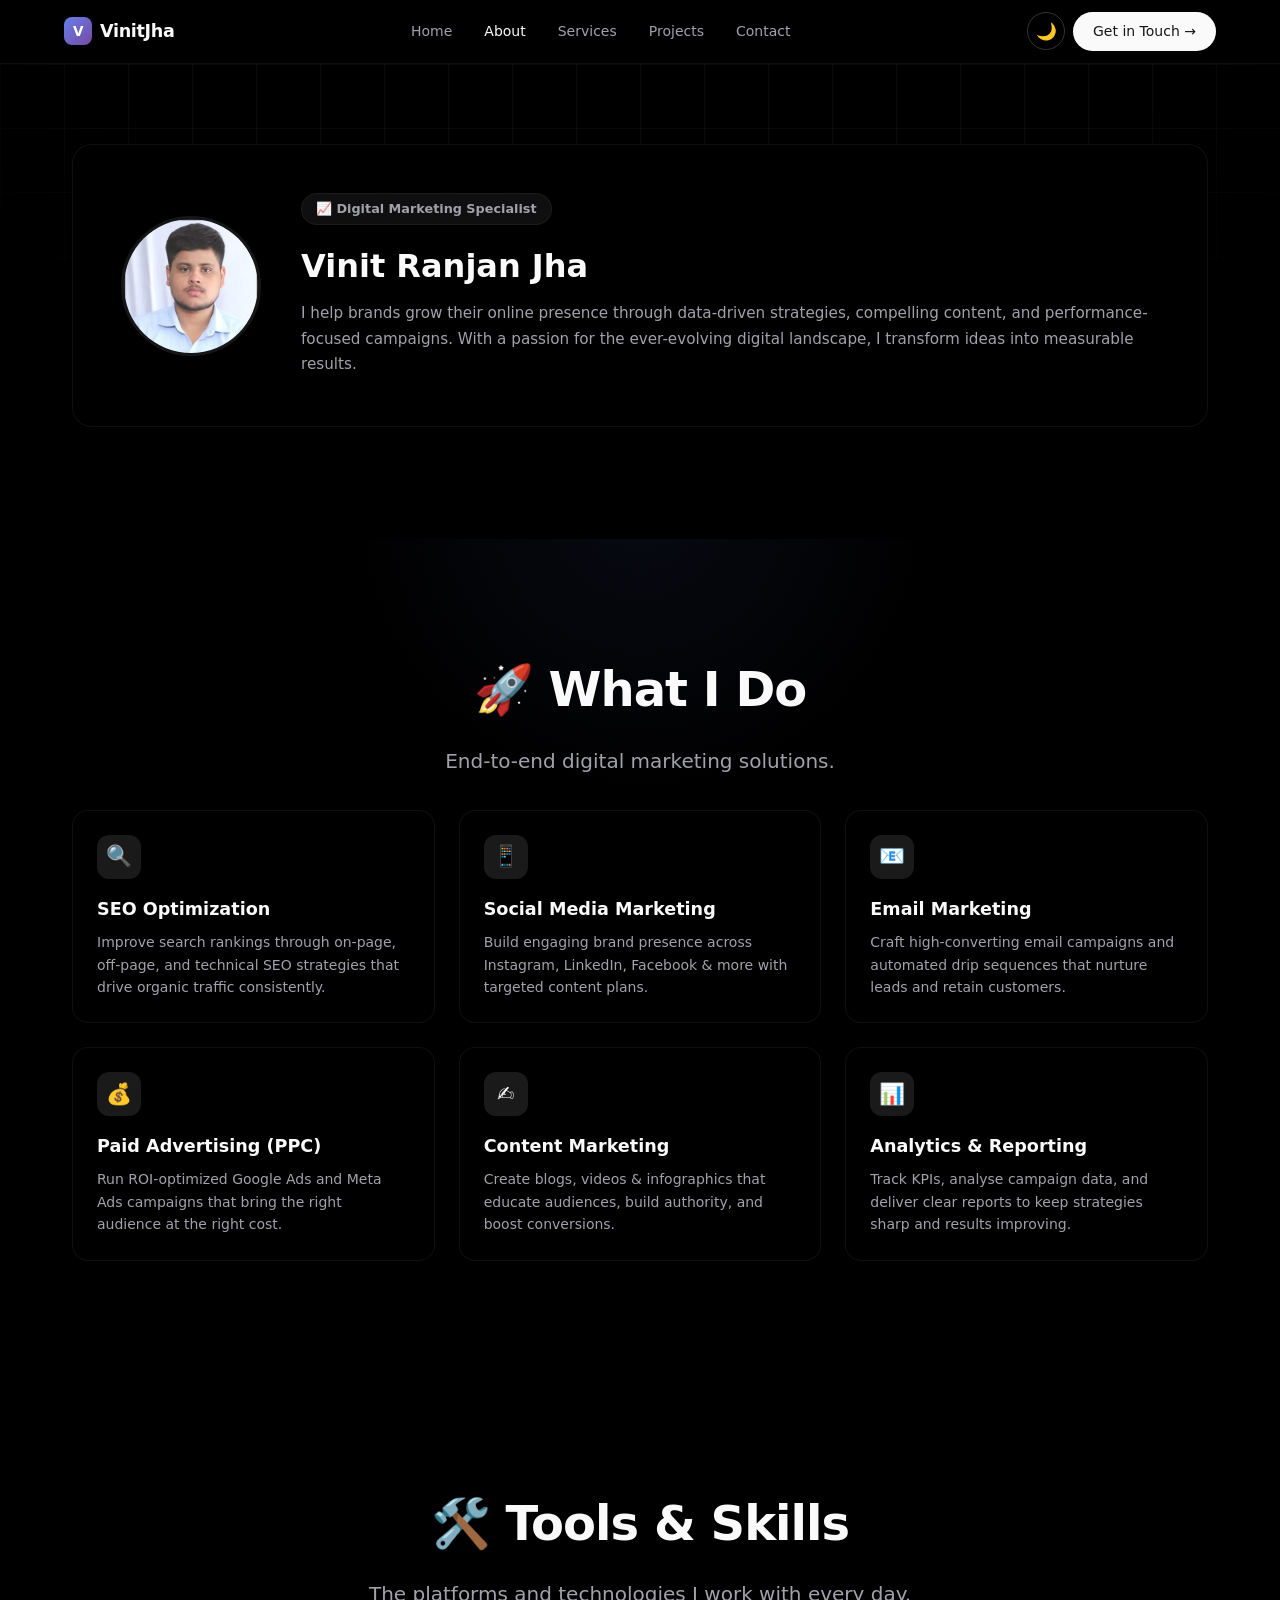
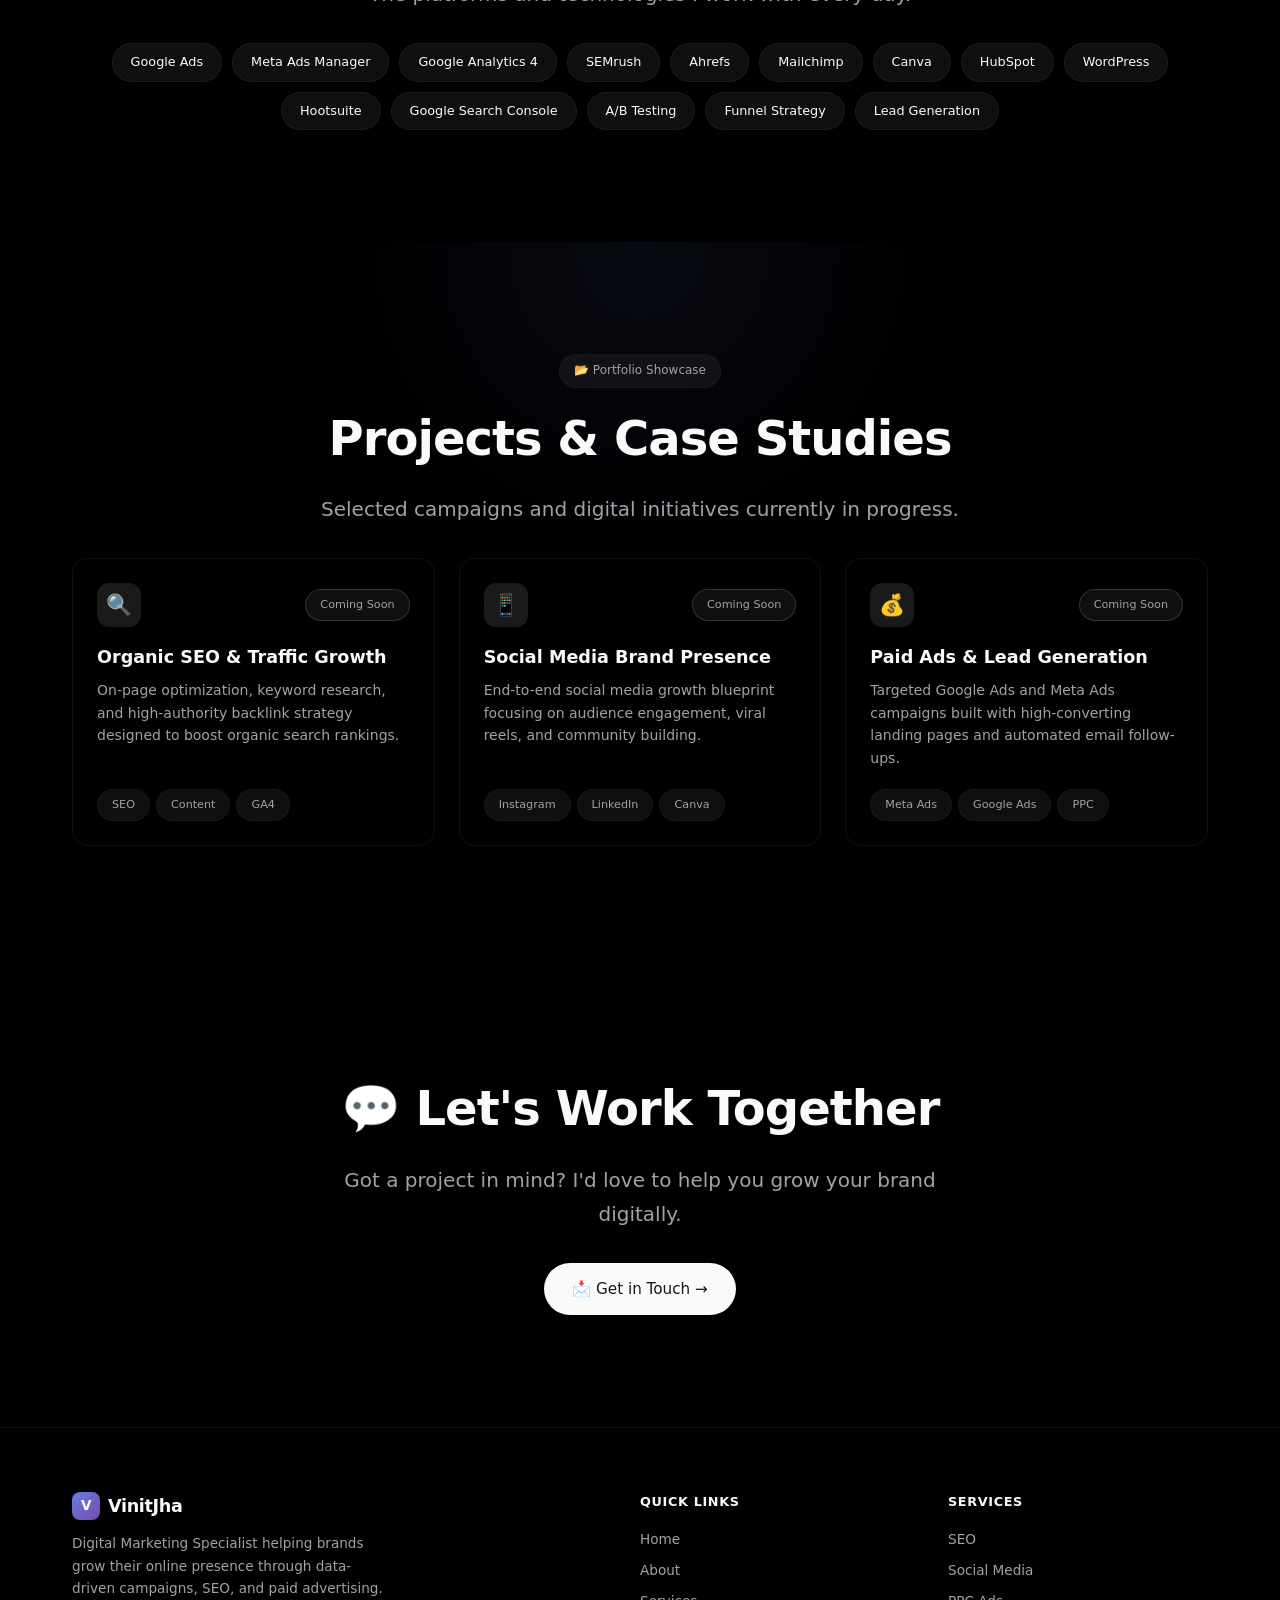
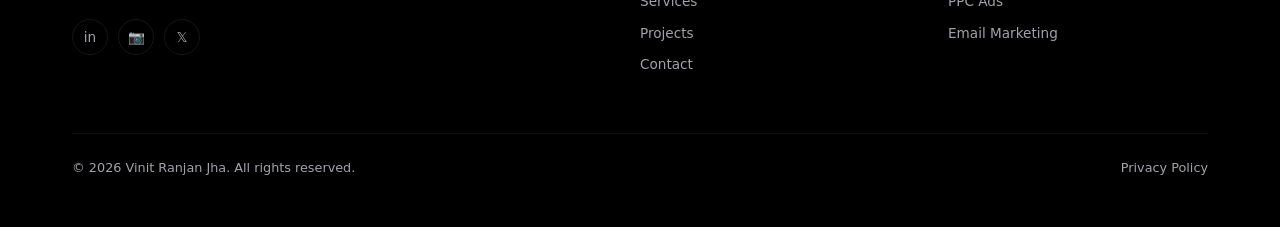
==== about.html @ 471a5882 "Initial commit: Digital marketing portfolio for Vinit Ranjan Jha" ====
<!DOCTYPE html>
<html lang="en">
<head>
  <meta charset="UTF-8" />
  <meta name="viewport" content="width=device-width, initial-scale=1.0"/>
  <title>About — Vinit Ranjan Jha</title>
  <link rel="icon" type="image/png" href="favicon.png" />
  <link rel="stylesheet" href="style.css" />
  <script>
    if (localStorage.getItem('vinit_theme') === 'light') {
      document.documentElement.classList.add('light');
    }
  </script>
</head>
<body>

  <div class="bg-grid"></div>

  <!-- ═══ HEADER ═══ -->
  <header class="header">
    <div class="nav-inner">
      <a href="index.html" class="logo">
        <div class="logo-icon">V</div>
        <span>VinitJha</span>
      </a>
      <nav class="nav-links" id="navLinks">
        <a href="index.html">Home</a>
        <a href="about.html" class="active">About</a>
        <a href="index.html#services">Services</a>
        <a href="index.html#projects">Projects</a>
        <a href="contact.html">Contact</a>
      </nav>
      <div style="display: flex; align-items: center; gap: 8px;">
        <button class="theme-toggle-btn" id="themeToggle" title="Toggle theme" aria-label="Toggle theme">🌙</button>
        <a href="contact.html" class="nav-cta nav-cta-desktop">Get in Touch →</a>
        <button class="nav-toggle" onclick="document.getElementById('navLinks').classList.toggle('open')">☰</button>
      </div>
    </div>
  </header>

  <!-- ═══ ABOUT HERO ═══ -->
  <section class="hero-section">
    <div class="container">
      <div class="about-hero">
        <div class="about-avatar">
          <img src="vineet-photo.jpg" alt="Vinit Ranjan Jha" />
        </div>
        <div>
          <div class="about-badge">📈 Digital Marketing Specialist</div>
          <h1 style="font-size: 2rem; font-weight: 700; margin-bottom: 0.5rem;">Vinit Ranjan Jha</h1>
          <p class="text-muted" style="line-height: 1.7; font-size: 0.95rem;">
            I help brands grow their online presence through data-driven strategies,
            compelling content, and performance-focused campaigns. With a passion for
            the ever-evolving digital landscape, I transform ideas into measurable results.
          </p>
        </div>
      </div>
    </div>
  </section>

  <!-- ═══ WHAT I DO ═══ -->
  <section class="glow-section">
    <div class="container">
      <h2 class="text-section section-spacing">🚀 What I Do</h2>
      <p class="text-subtitle mb-4">End-to-end digital marketing solutions.</p>

      <div class="grid-3">
        <div class="card">
          <div class="card-icon">🔍</div>
          <h3>SEO Optimization</h3>
          <p>Improve search rankings through on-page, off-page, and technical SEO strategies that drive organic traffic consistently.</p>
        </div>
        <div class="card">
          <div class="card-icon">📱</div>
          <h3>Social Media Marketing</h3>
          <p>Build engaging brand presence across Instagram, LinkedIn, Facebook & more with targeted content plans.</p>
        </div>
        <div class="card">
          <div class="card-icon">📧</div>
          <h3>Email Marketing</h3>
          <p>Craft high-converting email campaigns and automated drip sequences that nurture leads and retain customers.</p>
        </div>
        <div class="card">
          <div class="card-icon">💰</div>
          <h3>Paid Advertising (PPC)</h3>
          <p>Run ROI-optimized Google Ads and Meta Ads campaigns that bring the right audience at the right cost.</p>
        </div>
        <div class="card">
          <div class="card-icon">✍️</div>
          <h3>Content Marketing</h3>
          <p>Create blogs, videos & infographics that educate audiences, build authority, and boost conversions.</p>
        </div>
        <div class="card">
          <div class="card-icon">📊</div>
          <h3>Analytics & Reporting</h3>
          <p>Track KPIs, analyse campaign data, and deliver clear reports to keep strategies sharp and results improving.</p>
        </div>
      </div>
    </div>
  </section>

  <!-- ═══ TOOLS & SKILLS ═══ -->
  <section>
    <div class="container">
      <h2 class="text-section section-spacing">🛠️ Tools & Skills</h2>
      <p class="text-subtitle mb-4">The platforms and technologies I work with every day.</p>

      <div class="skills-wrap">
        <span class="skill-tag">Google Ads</span>
        <span class="skill-tag">Meta Ads Manager</span>
        <span class="skill-tag">Google Analytics 4</span>
        <span class="skill-tag">SEMrush</span>
        <span class="skill-tag">Ahrefs</span>
        <span class="skill-tag">Mailchimp</span>
        <span class="skill-tag">Canva</span>
        <span class="skill-tag">HubSpot</span>
        <span class="skill-tag">WordPress</span>
        <span class="skill-tag">Hootsuite</span>
        <span class="skill-tag">Google Search Console</span>
        <span class="skill-tag">A/B Testing</span>
        <span class="skill-tag">Funnel Strategy</span>
        <span class="skill-tag">Lead Generation</span>
      </div>
    </div>
  </section>

  <!-- ═══ PROJECTS ═══ -->
  <section class="glow-section">
    <div class="container">
      <div class="flex-center">
        <span class="badge" style="margin-bottom: 0.75rem;">📂 Portfolio Showcase</span>
        <h2 class="text-section section-spacing">Projects & Case Studies</h2>
        <p class="text-subtitle mb-4">Selected campaigns and digital initiatives currently in progress.</p>
      </div>

      <div class="grid-3">
        <!-- Project 1 -->
        <div class="card" style="display:flex; flex-direction:column; justify-content:space-between;">
          <div>
            <div style="display:flex; justify-content:space-between; align-items:center; margin-bottom:1rem;">
              <span class="card-icon" style="margin-bottom:0;">🔍</span>
              <span class="badge" style="font-size:0.7rem; color:#a1a1aa; border-color:rgba(255,255,255,0.15);">Coming Soon</span>
            </div>
            <h3>Organic SEO & Traffic Growth</h3>
            <p>On-page optimization, keyword research, and high-authority backlink strategy designed to boost organic search rankings.</p>
          </div>
          <div style="margin-top:1.25rem; display:flex; gap:6px; flex-wrap:wrap;">
            <span class="badge" style="font-size:0.7rem;">SEO</span>
            <span class="badge" style="font-size:0.7rem;">Content</span>
            <span class="badge" style="font-size:0.7rem;">GA4</span>
          </div>
        </div>

        <!-- Project 2 -->
        <div class="card" style="display:flex; flex-direction:column; justify-content:space-between;">
          <div>
            <div style="display:flex; justify-content:space-between; align-items:center; margin-bottom:1rem;">
              <span class="card-icon" style="margin-bottom:0;">📱</span>
              <span class="badge" style="font-size:0.7rem; color:#a1a1aa; border-color:rgba(255,255,255,0.15);">Coming Soon</span>
            </div>
            <h3>Social Media Brand Presence</h3>
            <p>End-to-end social media growth blueprint focusing on audience engagement, viral reels, and community building.</p>
          </div>
          <div style="margin-top:1.25rem; display:flex; gap:6px; flex-wrap:wrap;">
            <span class="badge" style="font-size:0.7rem;">Instagram</span>
            <span class="badge" style="font-size:0.7rem;">LinkedIn</span>
            <span class="badge" style="font-size:0.7rem;">Canva</span>
          </div>
        </div>

        <!-- Project 3 -->
        <div class="card" style="display:flex; flex-direction:column; justify-content:space-between;">
          <div>
            <div style="display:flex; justify-content:space-between; align-items:center; margin-bottom:1rem;">
              <span class="card-icon" style="margin-bottom:0;">💰</span>
              <span class="badge" style="font-size:0.7rem; color:#a1a1aa; border-color:rgba(255,255,255,0.15);">Coming Soon</span>
            </div>
            <h3>Paid Ads & Lead Generation</h3>
            <p>Targeted Google Ads and Meta Ads campaigns built with high-converting landing pages and automated email follow-ups.</p>
          </div>
          <div style="margin-top:1.25rem; display:flex; gap:6px; flex-wrap:wrap;">
            <span class="badge" style="font-size:0.7rem;">Meta Ads</span>
            <span class="badge" style="font-size:0.7rem;">Google Ads</span>
            <span class="badge" style="font-size:0.7rem;">PPC</span>
          </div>
        </div>
      </div>
    </div>
  </section>

  <!-- ═══ CTA ═══ -->
  <section>
    <div class="container flex-center">
      <h2 class="text-section section-spacing">💬 Let's Work Together</h2>
      <p class="text-subtitle">
        Got a project in mind? I'd love to help you grow your brand digitally.
      </p>
      <div class="btn-row">
        <a href="contact.html" class="btn-primary">📩 Get in Touch →</a>
      </div>
    </div>
  </section>

  <!-- ═══ FOOTER ═══ -->
  <footer class="footer">
    <div class="container">
      <div class="footer-grid">
        <div class="footer-brand">
          <div class="logo">
            <div class="logo-icon">V</div>
            <span>VinitJha</span>
          </div>
          <p>Digital Marketing Specialist helping brands grow their online presence through data-driven campaigns, SEO, and paid advertising.</p>
          <div class="footer-socials">
            <a href="#" title="LinkedIn">in</a>
            <a href="#" title="Instagram">📷</a>
            <a href="#" title="Twitter / X">𝕏</a>
          </div>
        </div>
        <div class="footer-col">
          <h4>Quick Links</h4>
          <a href="index.html">Home</a>
          <a href="about.html">About</a>
          <a href="index.html#services">Services</a>
          <a href="index.html#projects">Projects</a>
          <a href="contact.html">Contact</a>
        </div>
        <div class="footer-col">
          <h4>Services</h4>
          <a href="index.html#services">SEO</a>
          <a href="index.html#services">Social Media</a>
          <a href="index.html#services">PPC Ads</a>
          <a href="index.html#services">Email Marketing</a>
        </div>
      </div>
      <div class="footer-bottom">
        <span>© 2026 Vinit Ranjan Jha. All rights reserved.</span>
        <a href="#">Privacy Policy</a>
      </div>
    </div>
  </footer>

  <script>
    // ── Theme Toggle (Dark / Light) ──
    const themeToggleBtn = document.getElementById('themeToggle');
    const currentTheme = localStorage.getItem('vinit_theme') || 'dark';

    if (currentTheme === 'light') {
      document.documentElement.classList.add('light');
      themeToggleBtn.textContent = '☀️';
    } else {
      document.documentElement.classList.remove('light');
      themeToggleBtn.textContent = '🌙';
    }

    themeToggleBtn.addEventListener('click', () => {
      const isLight = document.documentElement.classList.toggle('light');
      if (isLight) {
        localStorage.setItem('vinit_theme', 'light');
        themeToggleBtn.textContent = '☀️';
      } else {
        localStorage.setItem('vinit_theme', 'dark');
        themeToggleBtn.textContent = '🌙';
      }
    });

    document.querySelectorAll('#navLinks a').forEach(link => {
      link.addEventListener('click', () => {
        document.getElementById('navLinks').classList.remove('open');
      });
    });
  </script>

</body>
</html>
---- style.css ----
/* ══════════════════════════════════════════════
   VINIT RANJAN JHA — Digital Marketing Portfolio
   Design System (inspired by tweakcn.com)
   ══════════════════════════════════════════════ */

/* ── CSS Variables ── */
:root {
  --background: #000000;
  --foreground: #fafafa;
  --card: #000000;
  --card-foreground: #fafafa;
  --popover: #171717;
  --primary: #fafafa;
  --primary-foreground: #171717;
  --secondary: #262626;
  --secondary-foreground: #fafafa;
  --muted: #262626;
  --muted-foreground: #a1a1aa;
  --border: #262626;
  --ring: #d4d4d8;
  --radius: 9999px;
}

/* Light Theme Variables */
html.light {
  --background: #ffffff;
  --foreground: #09090b;
  --card: #ffffff;
  --card-foreground: #09090b;
  --popover: #f4f4f5;
  --primary: #18181b;
  --primary-foreground: #fafafa;
  --secondary: #f4f4f5;
  --secondary-foreground: #18181b;
  --muted: #f4f4f5;
  --muted-foreground: #71717a;
  --border: #e4e4e7;
  --ring: #a1a1aa;
}

/* ── Reset ── */
*, *::before, *::after {
  margin: 0;
  padding: 0;
  box-sizing: border-box;
}

html {
  scroll-behavior: smooth;
}

body {
  font-family: ui-sans-serif, system-ui, -apple-system, BlinkMacSystemFont,
    'Segoe UI', Roboto, 'Helvetica Neue', Arial, 'Noto Sans', sans-serif;
  background: var(--background);
  color: var(--foreground);
  line-height: 1.6;
  -webkit-font-smoothing: antialiased;
  -moz-osx-font-smoothing: grayscale;
}

a { color: inherit; text-decoration: none; }
img { max-width: 100%; display: block; }
ul { list-style: none; }

/* ── Background Grid Pattern ── */
.bg-grid {
  position: fixed;
  inset: 0;
  z-index: 0;
  pointer-events: none;
  background-image:
    linear-gradient(rgba(255,255,255,0.035) 1px, transparent 1px),
    linear-gradient(90deg, rgba(255,255,255,0.035) 1px, transparent 1px);
  background-size: 64px 64px;
  mask-image: radial-gradient(ellipse 60% 50% at 50% 0%, #000 70%, transparent 100%);
  -webkit-mask-image: radial-gradient(ellipse 60% 50% at 50% 0%, #000 70%, transparent 100%);
}

/* ── Container ── */
.container {
  max-width: 1200px;
  margin: 0 auto;
  padding: 0 1rem;
  position: relative;
  z-index: 1;
}

@media (min-width: 640px) { .container { padding: 0 1.5rem; } }
@media (min-width: 1024px) { .container { padding: 0 2rem; } }

/* ── Header / Nav ── */
.header {
  position: fixed;
  top: 0;
  left: 0;
  right: 0;
  height: 64px;
  z-index: 100;
  border-bottom: 1px solid rgba(38,38,38,0.4);
  backdrop-filter: blur(12px);
  -webkit-backdrop-filter: blur(12px);
  background: rgba(0,0,0,0.8);
}

.nav-inner {
  max-width: 1200px;
  margin: 0 auto;
  padding: 0 1.5rem;
  height: 100%;
  display: flex;
  align-items: center;
  justify-content: space-between;
}

.logo {
  font-size: 1.1rem;
  font-weight: 700;
  letter-spacing: -0.02em;
  display: flex;
  align-items: center;
  gap: 8px;
}

.logo-icon {
  width: 28px;
  height: 28px;
  background: linear-gradient(135deg, #667eea, #764ba2);
  border-radius: 8px;
  display: flex;
  align-items: center;
  justify-content: center;
  font-size: 0.85rem;
  font-weight: 800;
  color: white;
}

.nav-links {
  display: flex;
  gap: 2rem;
  align-items: center;
}

.nav-links a {
  font-size: 0.875rem;
  font-weight: 500;
  color: var(--muted-foreground);
  transition: color 0.2s;
}

.nav-links a:hover,
.nav-links a.active {
  color: var(--foreground);
}

.nav-cta {
  display: inline-flex;
  align-items: center;
  gap: 6px;
  background: var(--primary);
  color: var(--primary-foreground);
  padding: 8px 20px;
  border-radius: 9999px;
  font-size: 0.875rem;
  font-weight: 500;
  transition: opacity 0.2s;
  border: none;
  cursor: pointer;
}

.nav-cta:hover { opacity: 0.9; }

/* Mobile nav */
.nav-toggle {
  display: none;
  background: rgba(38,38,38,0.5);
  border: 1px solid rgba(255,255,255,0.15);
  border-radius: 9999px;
  width: 42px;
  height: 42px;
  align-items: center;
  justify-content: center;
  color: var(--foreground);
  cursor: pointer;
  font-size: 1.25rem;
  transition: all 0.2s;
}

.nav-toggle:active {
  transform: scale(0.92);
}

@media (max-width: 768px) {
  .nav-links {
    display: flex;
    flex-direction: column;
    position: fixed;
    top: 64px;
    left: 0;
    right: 0;
    background: rgba(10, 10, 10, 0.98);
    backdrop-filter: blur(20px);
    -webkit-backdrop-filter: blur(20px);
    padding: 1.5rem 1.25rem 2rem;
    gap: 0.5rem;
    border-bottom: 1px solid rgba(255,255,255,0.1);
    transform: translateY(-120%);
    opacity: 0;
    pointer-events: none;
    transition: all 0.3s cubic-bezier(0.16, 1, 0.3, 1);
    box-shadow: 0 20px 40px rgba(0,0,0,0.8);
  }

  .nav-links.open {
    transform: translateY(0);
    opacity: 1;
    pointer-events: auto;
  }

  .nav-links a {
    padding: 12px 16px;
    border-radius: 10px;
    font-size: 1rem;
    color: var(--foreground);
    background: rgba(255,255,255,0.03);
    border: 1px solid rgba(255,255,255,0.06);
  }

  .nav-links a:hover,
  .nav-links a.active {
    background: rgba(255,255,255,0.1);
    color: #fff;
  }

  .nav-cta-desktop { display: none; }
  .nav-toggle { display: flex; }
}

/* ── Sections ── */
section {
  padding: 5rem 0;
}

.hero-section {
  padding-top: 9rem;
  position: relative;
  overflow: hidden;
}

/* ── Antigravity Particle Vortex Canvas ── */
.hero-canvas {
  position: absolute;
  top: 0;
  left: 0;
  width: 100%;
  height: 100%;
  z-index: 0;
  pointer-events: none;
}

/* Hide swirling canvas & hover effect completely on phones/touch screens */
@media (max-width: 768px), (hover: none) and (pointer: coarse) {
  .hero-canvas {
    display: none !important;
    visibility: hidden !important;
  }
}

/* Theme Toggle Button */
.theme-toggle-btn {
  width: 38px;
  height: 38px;
  border-radius: 9999px;
  display: inline-flex;
  align-items: center;
  justify-content: center;
  background: transparent;
  border: 1px solid rgba(255, 255, 255, 0.2);
  color: var(--foreground);
  cursor: pointer;
  font-size: 1.05rem;
  transition: all 0.2s ease;
  flex-shrink: 0;
}

.theme-toggle-btn:hover {
  background: rgba(255, 255, 255, 0.12);
  transform: rotate(15deg);
}

html.light .theme-toggle-btn {
  border-color: rgba(0, 0, 0, 0.15);
  background: rgba(0, 0, 0, 0.04);
}

html.light .theme-toggle-btn:hover {
  background: rgba(0, 0, 0, 0.08);
}

@media (max-width: 768px) {
  .hero-section {
    padding-top: 5.5rem !important;
    padding-bottom: 2.5rem !important;
  }
}

@media (min-width: 768px) { section { padding: 7rem 0; } }

/* ── Typography ── */
.text-hero {
  font-size: 2.5rem;
  font-weight: 700;
  letter-spacing: -0.03em;
  line-height: 1.1;
}

@media (min-width: 640px) { .text-hero { font-size: 3.75rem; } }
@media (min-width: 1024px) { .text-hero { font-size: 4.5rem; } }

.text-section {
  font-size: 1.875rem;
  font-weight: 700;
  letter-spacing: -0.02em;
  text-align: center;
}

@media (min-width: 640px) { .text-section { font-size: 2.25rem; } }
@media (min-width: 768px) { .text-section { font-size: 3rem; } }

.text-subtitle {
  font-size: 1.1rem;
  color: var(--muted-foreground);
  max-width: 640px;
  text-align: center;
  margin: 0 auto;
  line-height: 1.7;
}

@media (min-width: 640px) { .text-subtitle { font-size: 1.25rem; } }

.text-muted { color: var(--muted-foreground); }
.text-sm { font-size: 0.875rem; }
.text-xs { font-size: 0.75rem; }
.text-center { text-align: center; }
.font-semibold { font-weight: 600; }
.font-bold { font-weight: 700; }

/* ── Buttons ── */
.btn-primary {
  display: inline-flex;
  align-items: center;
  gap: 8px;
  background: var(--primary);
  color: var(--primary-foreground);
  padding: 14px 28px;
  border-radius: 9999px;
  font-size: 0.95rem;
  font-weight: 500;
  transition: all 0.2s;
  border: none;
  cursor: pointer;
}

.btn-primary:hover {
  opacity: 0.9;
  box-shadow: 0 4px 16px rgba(255,255,255,0.1);
}

.btn-outline {
  display: inline-flex;
  align-items: center;
  gap: 8px;
  background: transparent;
  color: var(--foreground);
  padding: 14px 28px;
  border-radius: 9999px;
  font-size: 0.95rem;
  font-weight: 500;
  border: 1px solid rgba(38,38,38,0.6);
  transition: all 0.2s;
  cursor: pointer;
}

.btn-outline:hover {
  background: rgba(38,38,38,0.4);
}

/* ── Cards ── */
.card {
  padding: 1.5rem;
  border-radius: 1rem;
  border: 1px solid rgba(38,38,38,0.4);
  background: rgba(0,0,0,0.5);
  backdrop-filter: blur(4px);
  -webkit-backdrop-filter: blur(4px);
  transition: all 0.3s;
}

.card:hover {
  border-color: rgba(38,38,38,0.8);
  background: rgba(0,0,0,0.8);
}

.card-icon {
  width: 44px;
  height: 44px;
  border-radius: 12px;
  background: rgba(250,250,250,0.1);
  display: flex;
  align-items: center;
  justify-content: center;
  margin-bottom: 1rem;
  font-size: 1.3rem;
}

.card h3 {
  font-size: 1.1rem;
  font-weight: 600;
  margin-bottom: 0.5rem;
}

.card p {
  font-size: 0.875rem;
  color: var(--muted-foreground);
  line-height: 1.6;
}

/* ── Grid ── */
.grid-3 {
  display: grid;
  grid-template-columns: 1fr;
  gap: 1.5rem;
}

@media (min-width: 768px) { .grid-3 { grid-template-columns: repeat(2, 1fr); } }
@media (min-width: 1024px) { .grid-3 { grid-template-columns: repeat(3, 1fr); } }

.grid-4 {
  display: grid;
  grid-template-columns: repeat(2, 1fr);
  gap: 1.25rem;
}

@media (min-width: 1024px) { .grid-4 { grid-template-columns: repeat(4, 1fr); } }

/* ── Badges / Pills ── */
.badge {
  display: inline-flex;
  align-items: center;
  gap: 6px;
  padding: 6px 14px;
  border-radius: 9999px;
  font-size: 0.75rem;
  font-weight: 500;
  border: 1px solid rgba(38,38,38,0.4);
  background: rgba(38,38,38,0.4);
  backdrop-filter: blur(4px);
  color: var(--muted-foreground);
}

/* ── Feature Checklist ── */
.checklist {
  display: flex;
  flex-wrap: wrap;
  gap: 1.25rem;
  justify-content: center;
  margin-top: 2rem;
}

.check-item {
  display: flex;
  align-items: center;
  gap: 6px;
  font-size: 0.85rem;
  color: var(--muted-foreground);
}

.check-icon {
  width: 18px;
  height: 18px;
  border-radius: 50%;
  background: rgba(250,250,250,0.1);
  display: flex;
  align-items: center;
  justify-content: center;
  font-size: 0.6rem;
  color: var(--foreground);
}

/* ── Ghost Numbers (Steps) ── */
.step-number {
  font-size: 3.5rem;
  font-weight: 800;
  color: rgba(161,161,170,0.15);
  user-select: none;
  line-height: 1;
  margin-bottom: 0.75rem;
}

@media (min-width: 768px) { .step-number { font-size: 4.5rem; } }

/* ── Marquee ── */
.marquee-wrapper {
  overflow: hidden;
  position: relative;
  width: 100%;
}

.marquee-wrapper::before,
.marquee-wrapper::after {
  content: '';
  position: absolute;
  top: 0;
  bottom: 0;
  width: 6rem;
  z-index: 2;
  pointer-events: none;
}

.marquee-wrapper::before {
  left: 0;
  background: linear-gradient(to right, var(--background), transparent);
}

.marquee-wrapper::after {
  right: 0;
  background: linear-gradient(to left, var(--background), transparent);
}

@media (min-width: 640px) {
  .marquee-wrapper::before,
  .marquee-wrapper::after { width: 9rem; }
}

.marquee-track {
  display: flex;
  gap: 1rem;
  animation: marquee-scroll 30s linear infinite;
  width: max-content;
}

.marquee-track.reverse {
  animation-direction: reverse;
}

@keyframes marquee-scroll {
  0% { transform: translateX(0); }
  100% { transform: translateX(-50%); }
}

.marquee-pill {
  display: flex;
  align-items: center;
  gap: 10px;
  padding: 8px 18px;
  border-radius: 9999px;
  border: 1px solid rgba(38,38,38,0.4);
  background: rgba(38,38,38,0.4);
  backdrop-filter: blur(4px);
  font-size: 0.8rem;
  font-weight: 500;
  white-space: nowrap;
  color: var(--foreground);
}

.marquee-dots {
  display: flex;
  gap: 3px;
}

.marquee-dot {
  width: 8px;
  height: 8px;
  border-radius: 50%;
}

/* ── Stats ── */
.stat-item {
  text-align: center;
  padding: 2rem 1rem;
  border-radius: 1rem;
  border: 1px solid rgba(38,38,38,0.4);
  background: rgba(0,0,0,0.5);
}

.stat-number {
  font-size: 2.5rem;
  font-weight: 800;
  line-height: 1;
  margin-bottom: 0.5rem;
  background: linear-gradient(135deg, #fff, #a1a1aa);
  -webkit-background-clip: text;
  -webkit-text-fill-color: transparent;
  background-clip: text;
}

.stat-label {
  font-size: 0.82rem;
  color: var(--muted-foreground);
  font-weight: 500;
}

/* ── Skill Tags ── */
.skills-wrap {
  display: flex;
  flex-wrap: wrap;
  gap: 10px;
  justify-content: center;
}

.skill-tag {
  padding: 8px 18px;
  border-radius: 9999px;
  font-size: 0.8rem;
  font-weight: 500;
  border: 1px solid rgba(38,38,38,0.6);
  background: rgba(38,38,38,0.4);
  color: var(--foreground);
  transition: all 0.2s;
}

.skill-tag:hover {
  background: rgba(38,38,38,0.7);
  border-color: rgba(38,38,38,0.9);
}

/* ── About Hero ── */
.about-hero {
  display: flex;
  align-items: center;
  gap: 2.5rem;
  padding: 3rem;
  border-radius: 1.25rem;
  border: 1px solid rgba(38,38,38,0.4);
  background: rgba(0,0,0,0.5);
  backdrop-filter: blur(4px);
}

@media (max-width: 640px) {
  .about-hero {
    flex-direction: column;
    text-align: center;
    padding: 2rem 1.5rem;
  }
}

.about-avatar {
  width: 140px;
  height: 140px;
  border-radius: 50%;
  overflow: hidden;
  flex-shrink: 0;
  border: 3px solid rgba(38,38,38,0.6);
}

.about-avatar img {
  width: 100%;
  height: 100%;
  object-fit: cover;
  object-position: center top;
}

.about-badge {
  display: inline-flex;
  align-items: center;
  gap: 6px;
  padding: 5px 14px;
  border-radius: 9999px;
  font-size: 0.8rem;
  font-weight: 600;
  border: 1px solid rgba(38,38,38,0.6);
  background: rgba(38,38,38,0.4);
  color: var(--muted-foreground);
  margin-bottom: 1rem;
}

/* ── Contact Form ── */
.contact-card {
  padding: 2.5rem;
}

@media (max-width: 640px) {
  .contact-card {
    padding: 1.5rem 1.15rem;
  }
}

.form-group {
  margin-bottom: 1.5rem;
}

.form-group label {
  display: block;
  font-size: 0.8rem;
  font-weight: 600;
  color: var(--muted-foreground);
  margin-bottom: 0.5rem;
  text-transform: uppercase;
  letter-spacing: 0.5px;
}

.form-input {
  width: 100%;
  padding: 12px 16px;
  border: 1px solid rgba(38,38,38,0.6);
  border-radius: 10px;
  font-size: 0.95rem;
  color: var(--foreground);
  background: var(--popover);
  outline: none;
  transition: all 0.2s;
  font-family: inherit;
}

.form-input:focus {
  border-color: rgba(212,212,216,0.5);
  box-shadow: 0 0 0 3px rgba(212,212,216,0.1);
}

.form-input::placeholder {
  color: rgba(161,161,170,0.6);
}

.gender-group {
  display: flex;
  gap: 10px;
}

.gender-option {
  flex: 1;
}

.gender-option input[type="radio"] { display: none; }

.gender-option label {
  display: flex;
  align-items: center;
  justify-content: center;
  gap: 6px;
  padding: 12px;
  border: 1px solid rgba(38,38,38,0.6);
  border-radius: 10px;
  cursor: pointer;
  font-size: 0.85rem;
  text-transform: none;
  letter-spacing: 0;
  font-weight: 500;
  color: var(--muted-foreground);
  background: var(--popover);
  transition: all 0.2s;
}

.gender-option input[type="radio"]:checked + label {
  border-color: var(--foreground);
  background: rgba(250,250,250,0.1);
  color: var(--foreground);
}

.gender-option label:hover {
  border-color: rgba(38,38,38,0.9);
  background: rgba(38,38,38,0.4);
}

/* ── Footer ── */
.footer {
  border-top: 1px solid rgba(38,38,38,0.4);
  padding: 4rem 0 3rem;
}

.footer-grid {
  display: grid;
  grid-template-columns: 2fr 1fr 1fr;
  gap: 3rem;
}

@media (max-width: 768px) {
  .footer-grid {
    grid-template-columns: 1fr;
    gap: 2rem;
  }
}

.footer-brand p {
  font-size: 0.85rem;
  color: var(--muted-foreground);
  line-height: 1.65;
  margin-top: 0.75rem;
  max-width: 320px;
}

.footer-socials {
  display: flex;
  gap: 10px;
  margin-top: 1.25rem;
}

.footer-socials a {
  width: 36px;
  height: 36px;
  border-radius: 50%;
  border: 1px solid rgba(38,38,38,0.6);
  display: flex;
  align-items: center;
  justify-content: center;
  font-size: 0.85rem;
  color: var(--muted-foreground);
  transition: all 0.2s;
}

.footer-socials a:hover {
  background: rgba(38,38,38,0.4);
  color: var(--foreground);
}

.footer-col h4 {
  font-size: 0.8rem;
  font-weight: 600;
  letter-spacing: 0.05em;
  text-transform: uppercase;
  margin-bottom: 1rem;
}

.footer-col a {
  display: block;
  font-size: 0.85rem;
  color: var(--muted-foreground);
  margin-bottom: 0.6rem;
  transition: color 0.2s;
}

.footer-col a:hover { color: var(--foreground); }

.footer-bottom {
  margin-top: 3rem;
  padding-top: 1.5rem;
  border-top: 1px solid rgba(38,38,38,0.4);
  display: flex;
  justify-content: space-between;
  align-items: center;
  font-size: 0.8rem;
  color: var(--muted-foreground);
}

@media (max-width: 640px) {
  .footer-bottom {
    flex-direction: column;
    gap: 0.75rem;
    text-align: center;
  }
}

/* ── Ambient Glow ── */
.glow-section {
  position: relative;
  overflow: hidden;
}

.glow-section::before {
  content: '';
  position: absolute;
  top: -40%;
  left: 50%;
  transform: translateX(-50%);
  width: 600px;
  height: 600px;
  background: radial-gradient(circle, rgba(102,126,234,0.08), transparent 70%);
  border-radius: 50%;
  pointer-events: none;
}

/* ── Utility ── */
.flex-center {
  display: flex;
  flex-direction: column;
  align-items: center;
}

.mt-1 { margin-top: 0.5rem; }
.mt-2 { margin-top: 1rem; }
.mt-3 { margin-top: 1.5rem; }
.mt-4 { margin-top: 2rem; }
.mt-6 { margin-top: 3rem; }
.mb-2 { margin-bottom: 1rem; }
.mb-3 { margin-bottom: 1.5rem; }
.mb-4 { margin-bottom: 2rem; }
.gap-sm { gap: 0.75rem; }
.gap-md { gap: 1rem; }
.gap-lg { gap: 1.5rem; }

.btn-row {
  display: flex;
  gap: 1rem;
  flex-wrap: wrap;
  justify-content: center;
  margin-top: 2rem;
}

.section-spacing {
  margin-bottom: 1rem;
}

/* ── Success Message ── */
.success-msg {
  display: none;
  text-align: center;
  padding: 14px;
  background: rgba(34,197,94,0.1);
  border: 1px solid rgba(34,197,94,0.3);
  border-radius: 10px;
  color: #4ade80;
  font-weight: 600;
  margin-top: 1rem;
  font-size: 0.9rem;
}

/* ══════════════════════════════════════════════
   MOBILE RESPONSIVENESS ENHANCEMENTS
   ══════════════════════════════════════════════ */
html, body {
  overflow-x: hidden;
  width: 100%;
}

@media (max-width: 768px) {
  section {
    padding: 3.5rem 0;
  }

  .text-hero {
    font-size: 2.25rem;
    line-height: 1.18;
  }

  .text-section {
    font-size: 1.75rem;
  }

  .text-subtitle {
    font-size: 0.98rem;
    line-height: 1.6;
  }

  .card {
    padding: 1.25rem 1rem;
  }

  .grid-3 {
    gap: 1rem;
  }

  .checklist {
    gap: 0.6rem;
    justify-content: center;
  }

  .check-item {
    font-size: 0.78rem;
  }

  .step-number {
    font-size: 2.75rem;
  }

  .stat-item {
    padding: 1.25rem 0.5rem;
  }

  .stat-number {
    font-size: 2rem;
  }

  .stat-label {
    font-size: 0.75rem;
  }

  .about-hero {
    padding: 1.75rem 1.25rem;
    gap: 1.5rem;
  }

  .about-avatar {
    width: 110px;
    height: 110px;
  }
}

@media (max-width: 520px) {
  .text-hero {
    font-size: 1.95rem;
  }

  .btn-row {
    flex-direction: column;
    width: 100%;
    gap: 0.75rem;
  }

  .btn-row .btn-primary,
  .btn-row .btn-outline {
    width: 100%;
    justify-content: center;
    text-align: center;
    padding: 13px 20px;
  }

  .gender-group {
    gap: 6px;
  }

  .gender-option label {
    padding: 10px 4px;
    font-size: 0.78rem;
    gap: 4px;
  }

  .marquee-wrapper::before,
  .marquee-wrapper::after {
    width: 3.5rem;
  }

  .grid-4 {
    gap: 0.75rem;
  }
}

/* ══════════════════════════════════════════════
   LIGHT THEME OVERRIDES (White-Black System)
   ══════════════════════════════════════════════ */
html.light .bg-grid {
  background-image:
    linear-gradient(rgba(0, 0, 0, 0.035) 1px, transparent 1px),
    linear-gradient(90deg, rgba(0, 0, 0, 0.035) 1px, transparent 1px);
}

html.light .header {
  background: rgba(255, 255, 255, 0.88);
  border-bottom: 1px solid rgba(0, 0, 0, 0.08);
}

html.light .nav-links a {
  color: #71717a;
}

html.light .nav-links a:hover,
html.light .nav-links a.active {
  color: #09090b;
}

html.light .nav-cta {
  background: #18181b;
  color: #fafafa;
}

html.light .card {
  background: #ffffff;
  border-color: rgba(0, 0, 0, 0.08);
  box-shadow: 0 4px 24px rgba(0, 0, 0, 0.04);
}

html.light .card:hover {
  border-color: rgba(0, 0, 0, 0.18);
  box-shadow: 0 8px 32px rgba(0, 0, 0, 0.08);
}

html.light .card-icon {
  background: rgba(0, 0, 0, 0.05);
}

html.light .card h3 {
  color: #09090b;
}

html.light .card p {
  color: #71717a;
}

html.light .badge,
html.light .marquee-pill,
html.light .skill-tag,
html.light .about-badge {
  background: rgba(0, 0, 0, 0.04);
  border-color: rgba(0, 0, 0, 0.09);
  color: #52525b;
}

html.light .skill-tag:hover {
  background: rgba(0, 0, 0, 0.08);
  border-color: rgba(0, 0, 0, 0.2);
}

html.light .btn-outline {
  border-color: rgba(0, 0, 0, 0.15);
  color: #09090b;
}

html.light .btn-outline:hover {
  background: rgba(0, 0, 0, 0.05);
}

html.light .check-item {
  color: #71717a;
}

html.light .check-icon {
  background: rgba(0, 0, 0, 0.06);
  color: #18181b;
}

html.light .stat-item {
  background: #ffffff;
  border-color: rgba(0, 0, 0, 0.08);
  box-shadow: 0 4px 20px rgba(0, 0, 0, 0.03);
}

html.light .stat-number {
  background: linear-gradient(135deg, #18181b, #71717a);
  -webkit-background-clip: text;
  -webkit-text-fill-color: transparent;
}

html.light .about-hero {
  background: #ffffff;
  border-color: rgba(0, 0, 0, 0.08);
  box-shadow: 0 4px 24px rgba(0, 0, 0, 0.04);
}

html.light .about-avatar {
  border-color: rgba(0, 0, 0, 0.1);
}

html.light .form-input {
  background: #f4f4f5;
  border-color: #e4e4e7;
  color: #09090b;
}

html.light .form-input:focus {
  border-color: #18181b;
  background: #ffffff;
}

html.light .gender-option label {
  background: #f4f4f5;
  border-color: #e4e4e7;
  color: #52525b;
}

html.light .gender-option input[type="radio"]:checked + label {
  border-color: #18181b;
  background: #18181b;
  color: #fafafa;
}

html.light .gender-option label:hover {
  border-color: #a1a1aa;
}

html.light .marquee-wrapper::before {
  background: linear-gradient(to right, #ffffff, transparent);
}

html.light .marquee-wrapper::after {
  background: linear-gradient(to left, #ffffff, transparent);
}

html.light .footer {
  border-top: 1px solid rgba(0, 0, 0, 0.08);
  background: #fafafa;
}

html.light .footer-bottom {
  border-top-color: rgba(0, 0, 0, 0.08);
}

html.light .footer-socials a {
  border-color: rgba(0, 0, 0, 0.12);
  color: #71717a;
}

html.light .footer-socials a:hover {
  background: rgba(0, 0, 0, 0.06);
  color: #09090b;
}

html.light .nav-toggle {
  background: rgba(0, 0, 0, 0.04);
  border-color: rgba(0, 0, 0, 0.12);
  color: #09090b;
}

@media (max-width: 768px) {
  html.light .nav-links {
    background: rgba(255, 255, 255, 0.98);
    border-bottom: 1px solid rgba(0, 0, 0, 0.08);
  }

  html.light .nav-links a {
    background: rgba(0, 0, 0, 0.03);
    border-color: rgba(0, 0, 0, 0.06);
    color: #09090b;
  }
}
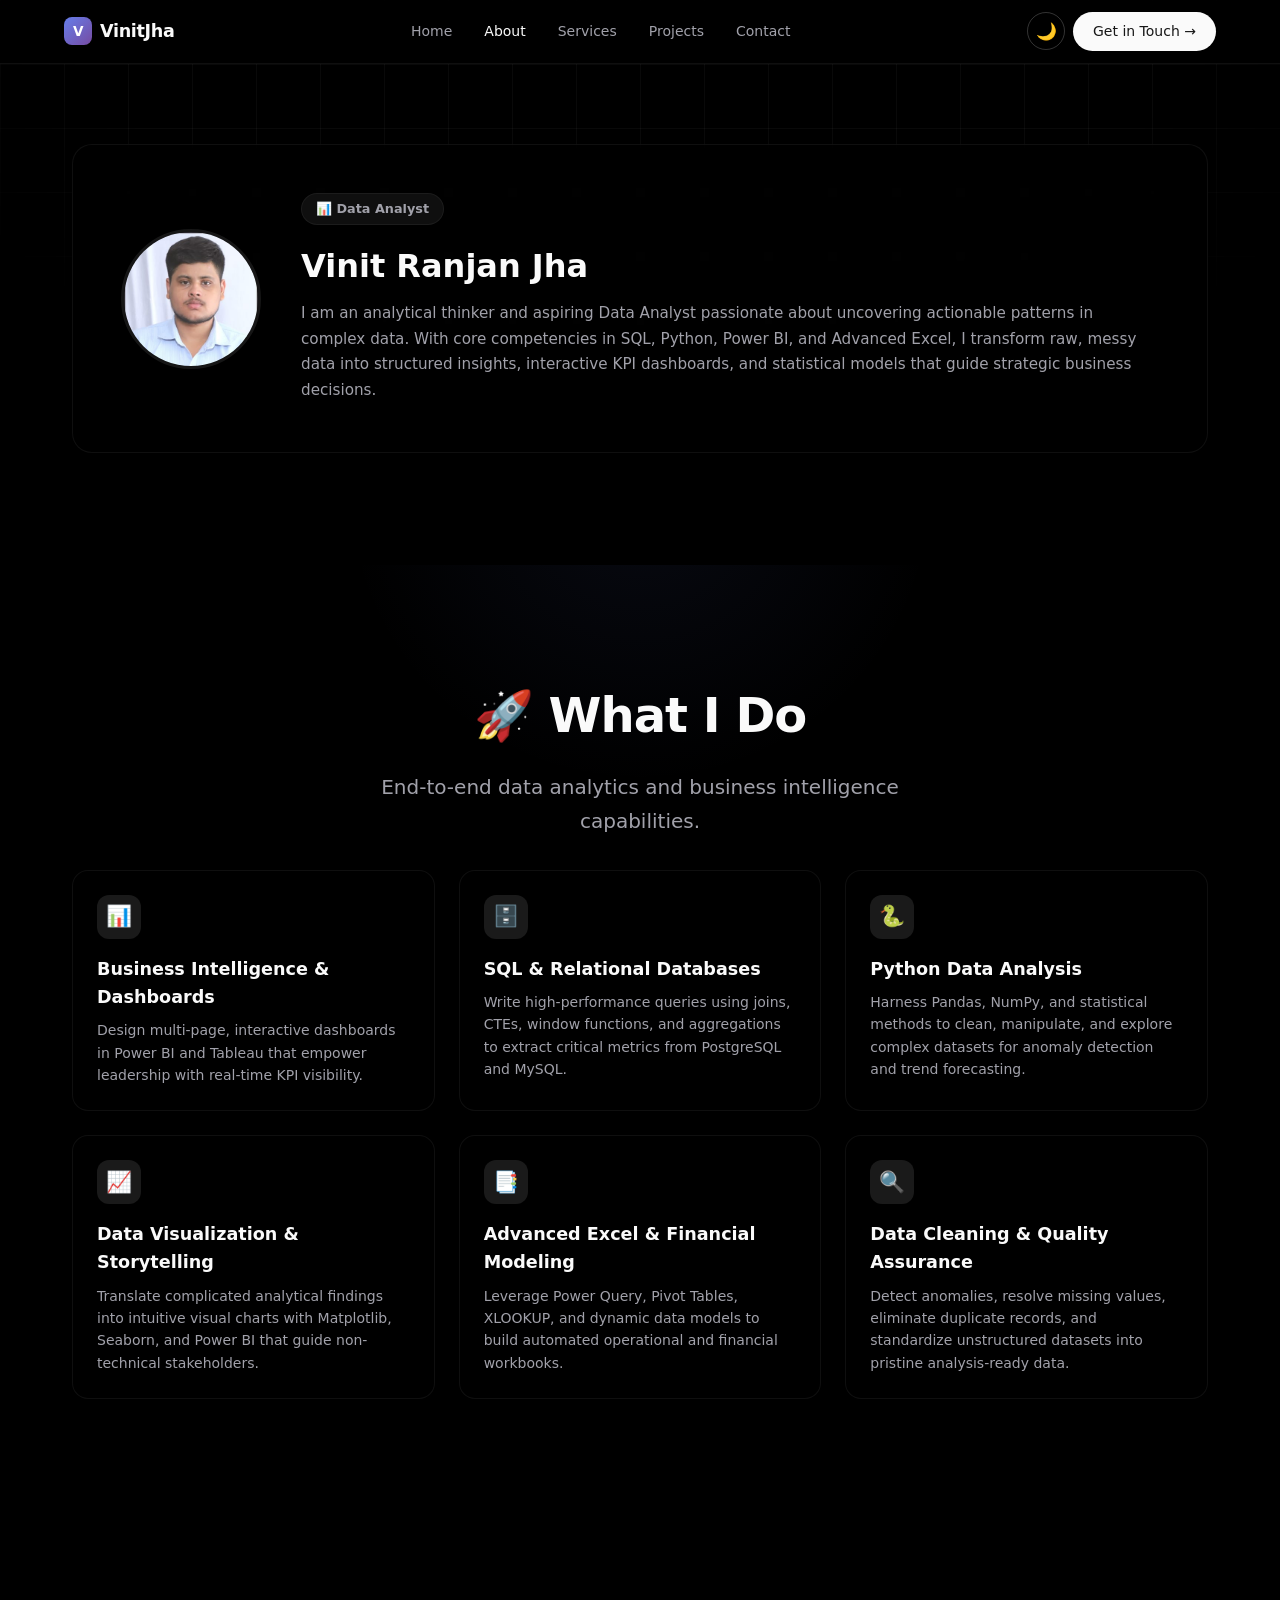
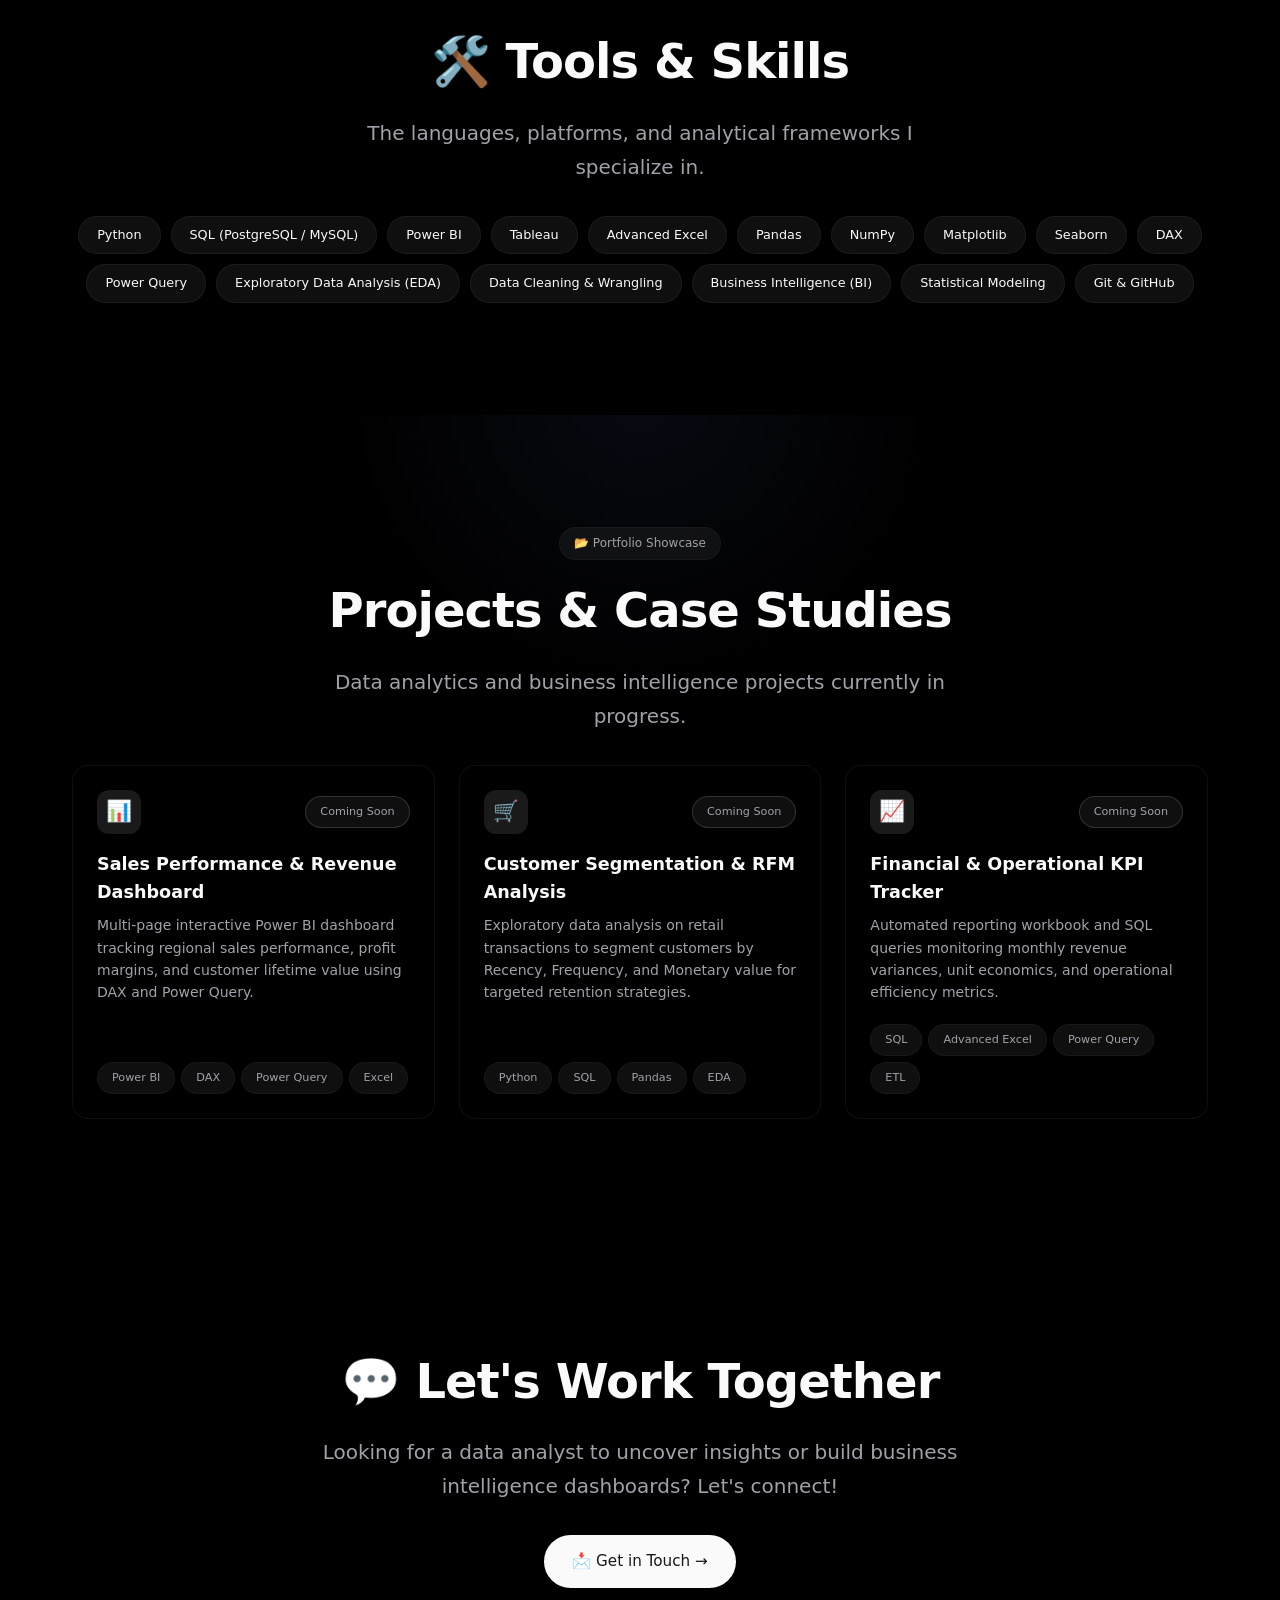
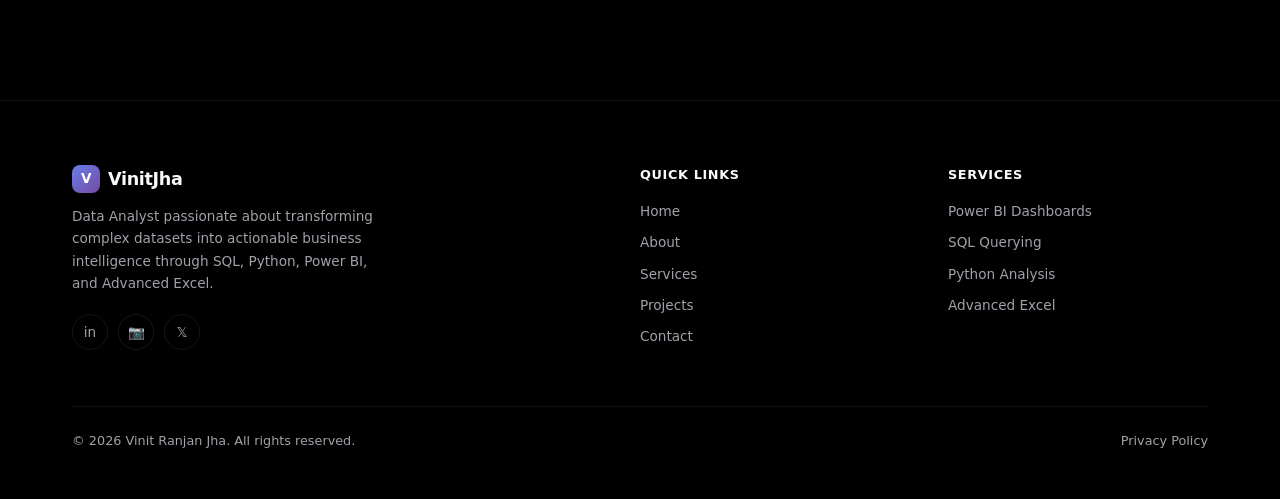
==== commit 640cb116: "Transform website into Data Analyst portfolio (SQL, Python, Power BI, Advanced Excel)" ====
--- a/about.html
+++ b/about.html
@@ -3,7 +3,45 @@
 <head>
   <meta charset="UTF-8" />
   <meta name="viewport" content="width=device-width, initial-scale=1.0"/>
-  <title>About — Vinit Ranjan Jha</title>
+  <title>About Vinit Ranjan Jha — Data Analyst & BI Specialist</title>
+  
+  <!-- SEO Primary Meta Tags -->
+  <meta name="description" content="Learn more about Vinit Ranjan Jha, an aspiring Data Analyst proficient in SQL, Python, Power BI dashboards, Advanced Excel, and business intelligence." />
+  <meta name="keywords" content="About Vinit Ranjan Jha, Data Analyst Vinit Jha, SQL Specialist, Power BI Developer, Python Data Analyst, Junior Data Analyst India" />
+  <meta name="author" content="Vinit Ranjan Jha" />
+  <meta name="robots" content="index, follow" />
+  <link rel="canonical" href="https://vinit121jha.github.io/test/about.html" />
+
+  <!-- Open Graph / Social Media -->
+  <meta property="og:type" content="profile" />
+  <meta property="og:url" content="https://vinit121jha.github.io/test/about.html" />
+  <meta property="og:title" content="About Vinit Ranjan Jha — Data Analyst" />
+  <meta property="og:description" content="Discover Vinit Ranjan Jha's background, analytical skill set, and approach to transforming raw data into actionable business intelligence." />
+  <meta property="og:image" content="https://vinit121jha.github.io/test/vineet-photo.jpg" />
+  <meta property="og:site_name" content="Vinit Ranjan Jha Portfolio" />
+
+  <!-- Twitter Card -->
+  <meta name="twitter:card" content="summary_large_image" />
+  <meta name="twitter:title" content="About Vinit Ranjan Jha — Data Analyst" />
+  <meta name="twitter:description" content="Discover Vinit Ranjan Jha's background, analytical skill set, and approach to transforming raw data into actionable business intelligence." />
+  <meta name="twitter:image" content="https://vinit121jha.github.io/test/vineet-photo.jpg" />
+
+  <!-- Schema.org JSON-LD Structured Data -->
+  <script type="application/ld+json">
+  {
+    "@context": "https://schema.org",
+    "@type": "AboutPage",
+    "mainEntity": {
+      "@type": "Person",
+      "name": "Vinit Ranjan Jha",
+      "jobTitle": "Data Analyst",
+      "description": "Data Analyst skilled in SQL, Python (Pandas, NumPy), Power BI, Advanced Excel, and data visualization.",
+      "image": "https://vinit121jha.github.io/test/vineet-photo.jpg",
+      "url": "https://vinit121jha.github.io/test/about.html"
+    }
+  }
+  </script>
+
   <link rel="icon" type="image/png" href="favicon.png" />
   <link rel="stylesheet" href="style.css" />
   <script>
@@ -43,15 +81,15 @@
     <div class="container">
       <div class="about-hero">
         <div class="about-avatar">
-          <img src="vineet-photo.jpg" alt="Vinit Ranjan Jha" />
+          <img src="vineet-photo.jpg" alt="Vinit Ranjan Jha - Data Analyst" />
         </div>
         <div>
-          <div class="about-badge">📈 Digital Marketing Specialist</div>
+          <div class="about-badge">📊 Data Analyst</div>
           <h1 style="font-size: 2rem; font-weight: 700; margin-bottom: 0.5rem;">Vinit Ranjan Jha</h1>
           <p class="text-muted" style="line-height: 1.7; font-size: 0.95rem;">
-            I help brands grow their online presence through data-driven strategies,
-            compelling content, and performance-focused campaigns. With a passion for
-            the ever-evolving digital landscape, I transform ideas into measurable results.
+            I am an analytical thinker and aspiring Data Analyst passionate about uncovering actionable patterns in complex data. 
+            With core competencies in SQL, Python, Power BI, and Advanced Excel, I transform raw, messy data into structured insights, 
+            interactive KPI dashboards, and statistical models that guide strategic business decisions.
           </p>
         </div>
       </div>
@@ -62,38 +100,38 @@
   <section class="glow-section">
     <div class="container">
       <h2 class="text-section section-spacing">🚀 What I Do</h2>
-      <p class="text-subtitle mb-4">End-to-end digital marketing solutions.</p>
+      <p class="text-subtitle mb-4">End-to-end data analytics and business intelligence capabilities.</p>
 
       <div class="grid-3">
         <div class="card">
+          <div class="card-icon">📊</div>
+          <h3>Business Intelligence & Dashboards</h3>
+          <p>Design multi-page, interactive dashboards in Power BI and Tableau that empower leadership with real-time KPI visibility.</p>
+        </div>
+        <div class="card">
+          <div class="card-icon">🗄️</div>
+          <h3>SQL & Relational Databases</h3>
+          <p>Write high-performance queries using joins, CTEs, window functions, and aggregations to extract critical metrics from PostgreSQL and MySQL.</p>
+        </div>
+        <div class="card">
+          <div class="card-icon">🐍</div>
+          <h3>Python Data Analysis</h3>
+          <p>Harness Pandas, NumPy, and statistical methods to clean, manipulate, and explore complex datasets for anomaly detection and trend forecasting.</p>
+        </div>
+        <div class="card">
+          <div class="card-icon">📈</div>
+          <h3>Data Visualization & Storytelling</h3>
+          <p>Translate complicated analytical findings into intuitive visual charts with Matplotlib, Seaborn, and Power BI that guide non-technical stakeholders.</p>
+        </div>
+        <div class="card">
+          <div class="card-icon">📑</div>
+          <h3>Advanced Excel & Financial Modeling</h3>
+          <p>Leverage Power Query, Pivot Tables, XLOOKUP, and dynamic data models to build automated operational and financial workbooks.</p>
+        </div>
+        <div class="card">
           <div class="card-icon">🔍</div>
-          <h3>SEO Optimization</h3>
-          <p>Improve search rankings through on-page, off-page, and technical SEO strategies that drive organic traffic consistently.</p>
-        </div>
-        <div class="card">
-          <div class="card-icon">📱</div>
-          <h3>Social Media Marketing</h3>
-          <p>Build engaging brand presence across Instagram, LinkedIn, Facebook & more with targeted content plans.</p>
-        </div>
-        <div class="card">
-          <div class="card-icon">📧</div>
-          <h3>Email Marketing</h3>
-          <p>Craft high-converting email campaigns and automated drip sequences that nurture leads and retain customers.</p>
-        </div>
-        <div class="card">
-          <div class="card-icon">💰</div>
-          <h3>Paid Advertising (PPC)</h3>
-          <p>Run ROI-optimized Google Ads and Meta Ads campaigns that bring the right audience at the right cost.</p>
-        </div>
-        <div class="card">
-          <div class="card-icon">✍️</div>
-          <h3>Content Marketing</h3>
-          <p>Create blogs, videos & infographics that educate audiences, build authority, and boost conversions.</p>
-        </div>
-        <div class="card">
-          <div class="card-icon">📊</div>
-          <h3>Analytics & Reporting</h3>
-          <p>Track KPIs, analyse campaign data, and deliver clear reports to keep strategies sharp and results improving.</p>
+          <h3>Data Cleaning & Quality Assurance</h3>
+          <p>Detect anomalies, resolve missing values, eliminate duplicate records, and standardize unstructured datasets into pristine analysis-ready data.</p>
         </div>
       </div>
     </div>
@@ -103,23 +141,25 @@
   <section>
     <div class="container">
       <h2 class="text-section section-spacing">🛠️ Tools & Skills</h2>
-      <p class="text-subtitle mb-4">The platforms and technologies I work with every day.</p>
+      <p class="text-subtitle mb-4">The languages, platforms, and analytical frameworks I specialize in.</p>
 
       <div class="skills-wrap">
-        <span class="skill-tag">Google Ads</span>
-        <span class="skill-tag">Meta Ads Manager</span>
-        <span class="skill-tag">Google Analytics 4</span>
-        <span class="skill-tag">SEMrush</span>
-        <span class="skill-tag">Ahrefs</span>
-        <span class="skill-tag">Mailchimp</span>
-        <span class="skill-tag">Canva</span>
-        <span class="skill-tag">HubSpot</span>
-        <span class="skill-tag">WordPress</span>
-        <span class="skill-tag">Hootsuite</span>
-        <span class="skill-tag">Google Search Console</span>
-        <span class="skill-tag">A/B Testing</span>
-        <span class="skill-tag">Funnel Strategy</span>
-        <span class="skill-tag">Lead Generation</span>
+        <span class="skill-tag">Python</span>
+        <span class="skill-tag">SQL (PostgreSQL / MySQL)</span>
+        <span class="skill-tag">Power BI</span>
+        <span class="skill-tag">Tableau</span>
+        <span class="skill-tag">Advanced Excel</span>
+        <span class="skill-tag">Pandas</span>
+        <span class="skill-tag">NumPy</span>
+        <span class="skill-tag">Matplotlib</span>
+        <span class="skill-tag">Seaborn</span>
+        <span class="skill-tag">DAX</span>
+        <span class="skill-tag">Power Query</span>
+        <span class="skill-tag">Exploratory Data Analysis (EDA)</span>
+        <span class="skill-tag">Data Cleaning & Wrangling</span>
+        <span class="skill-tag">Business Intelligence (BI)</span>
+        <span class="skill-tag">Statistical Modeling</span>
+        <span class="skill-tag">Git & GitHub</span>
       </div>
     </div>
   </section>
@@ -130,7 +170,7 @@
       <div class="flex-center">
         <span class="badge" style="margin-bottom: 0.75rem;">📂 Portfolio Showcase</span>
         <h2 class="text-section section-spacing">Projects & Case Studies</h2>
-        <p class="text-subtitle mb-4">Selected campaigns and digital initiatives currently in progress.</p>
+        <p class="text-subtitle mb-4">Data analytics and business intelligence projects currently in progress.</p>
       </div>
 
       <div class="grid-3">
@@ -138,16 +178,17 @@
         <div class="card" style="display:flex; flex-direction:column; justify-content:space-between;">
           <div>
             <div style="display:flex; justify-content:space-between; align-items:center; margin-bottom:1rem;">
-              <span class="card-icon" style="margin-bottom:0;">🔍</span>
+              <span class="card-icon" style="margin-bottom:0;">📊</span>
               <span class="badge" style="font-size:0.7rem; color:#a1a1aa; border-color:rgba(255,255,255,0.15);">Coming Soon</span>
             </div>
-            <h3>Organic SEO & Traffic Growth</h3>
-            <p>On-page optimization, keyword research, and high-authority backlink strategy designed to boost organic search rankings.</p>
+            <h3>Sales Performance & Revenue Dashboard</h3>
+            <p>Multi-page interactive Power BI dashboard tracking regional sales performance, profit margins, and customer lifetime value using DAX and Power Query.</p>
           </div>
           <div style="margin-top:1.25rem; display:flex; gap:6px; flex-wrap:wrap;">
-            <span class="badge" style="font-size:0.7rem;">SEO</span>
-            <span class="badge" style="font-size:0.7rem;">Content</span>
-            <span class="badge" style="font-size:0.7rem;">GA4</span>
+            <span class="badge" style="font-size:0.7rem;">Power BI</span>
+            <span class="badge" style="font-size:0.7rem;">DAX</span>
+            <span class="badge" style="font-size:0.7rem;">Power Query</span>
+            <span class="badge" style="font-size:0.7rem;">Excel</span>
           </div>
         </div>
 
@@ -155,16 +196,17 @@
         <div class="card" style="display:flex; flex-direction:column; justify-content:space-between;">
           <div>
             <div style="display:flex; justify-content:space-between; align-items:center; margin-bottom:1rem;">
-              <span class="card-icon" style="margin-bottom:0;">📱</span>
+              <span class="card-icon" style="margin-bottom:0;">🛒</span>
               <span class="badge" style="font-size:0.7rem; color:#a1a1aa; border-color:rgba(255,255,255,0.15);">Coming Soon</span>
             </div>
-            <h3>Social Media Brand Presence</h3>
-            <p>End-to-end social media growth blueprint focusing on audience engagement, viral reels, and community building.</p>
+            <h3>Customer Segmentation & RFM Analysis</h3>
+            <p>Exploratory data analysis on retail transactions to segment customers by Recency, Frequency, and Monetary value for targeted retention strategies.</p>
           </div>
           <div style="margin-top:1.25rem; display:flex; gap:6px; flex-wrap:wrap;">
-            <span class="badge" style="font-size:0.7rem;">Instagram</span>
-            <span class="badge" style="font-size:0.7rem;">LinkedIn</span>
-            <span class="badge" style="font-size:0.7rem;">Canva</span>
+            <span class="badge" style="font-size:0.7rem;">Python</span>
+            <span class="badge" style="font-size:0.7rem;">SQL</span>
+            <span class="badge" style="font-size:0.7rem;">Pandas</span>
+            <span class="badge" style="font-size:0.7rem;">EDA</span>
           </div>
         </div>
 
@@ -172,16 +214,17 @@
         <div class="card" style="display:flex; flex-direction:column; justify-content:space-between;">
           <div>
             <div style="display:flex; justify-content:space-between; align-items:center; margin-bottom:1rem;">
-              <span class="card-icon" style="margin-bottom:0;">💰</span>
+              <span class="card-icon" style="margin-bottom:0;">📈</span>
               <span class="badge" style="font-size:0.7rem; color:#a1a1aa; border-color:rgba(255,255,255,0.15);">Coming Soon</span>
             </div>
-            <h3>Paid Ads & Lead Generation</h3>
-            <p>Targeted Google Ads and Meta Ads campaigns built with high-converting landing pages and automated email follow-ups.</p>
+            <h3>Financial & Operational KPI Tracker</h3>
+            <p>Automated reporting workbook and SQL queries monitoring monthly revenue variances, unit economics, and operational efficiency metrics.</p>
           </div>
           <div style="margin-top:1.25rem; display:flex; gap:6px; flex-wrap:wrap;">
-            <span class="badge" style="font-size:0.7rem;">Meta Ads</span>
-            <span class="badge" style="font-size:0.7rem;">Google Ads</span>
-            <span class="badge" style="font-size:0.7rem;">PPC</span>
+            <span class="badge" style="font-size:0.7rem;">SQL</span>
+            <span class="badge" style="font-size:0.7rem;">Advanced Excel</span>
+            <span class="badge" style="font-size:0.7rem;">Power Query</span>
+            <span class="badge" style="font-size:0.7rem;">ETL</span>
           </div>
         </div>
       </div>
@@ -193,7 +236,7 @@
     <div class="container flex-center">
       <h2 class="text-section section-spacing">💬 Let's Work Together</h2>
       <p class="text-subtitle">
-        Got a project in mind? I'd love to help you grow your brand digitally.
+        Looking for a data analyst to uncover insights or build business intelligence dashboards? Let's connect!
       </p>
       <div class="btn-row">
         <a href="contact.html" class="btn-primary">📩 Get in Touch →</a>
@@ -210,7 +253,7 @@
             <div class="logo-icon">V</div>
             <span>VinitJha</span>
           </div>
-          <p>Digital Marketing Specialist helping brands grow their online presence through data-driven campaigns, SEO, and paid advertising.</p>
+          <p>Data Analyst passionate about transforming complex datasets into actionable business intelligence through SQL, Python, Power BI, and Advanced Excel.</p>
           <div class="footer-socials">
             <a href="#" title="LinkedIn">in</a>
             <a href="#" title="Instagram">📷</a>
@@ -227,10 +270,10 @@
         </div>
         <div class="footer-col">
           <h4>Services</h4>
-          <a href="index.html#services">SEO</a>
-          <a href="index.html#services">Social Media</a>
-          <a href="index.html#services">PPC Ads</a>
-          <a href="index.html#services">Email Marketing</a>
+          <a href="index.html#services">Power BI Dashboards</a>
+          <a href="index.html#services">SQL Querying</a>
+          <a href="index.html#services">Python Analysis</a>
+          <a href="index.html#services">Advanced Excel</a>
         </div>
       </div>
       <div class="footer-bottom">
